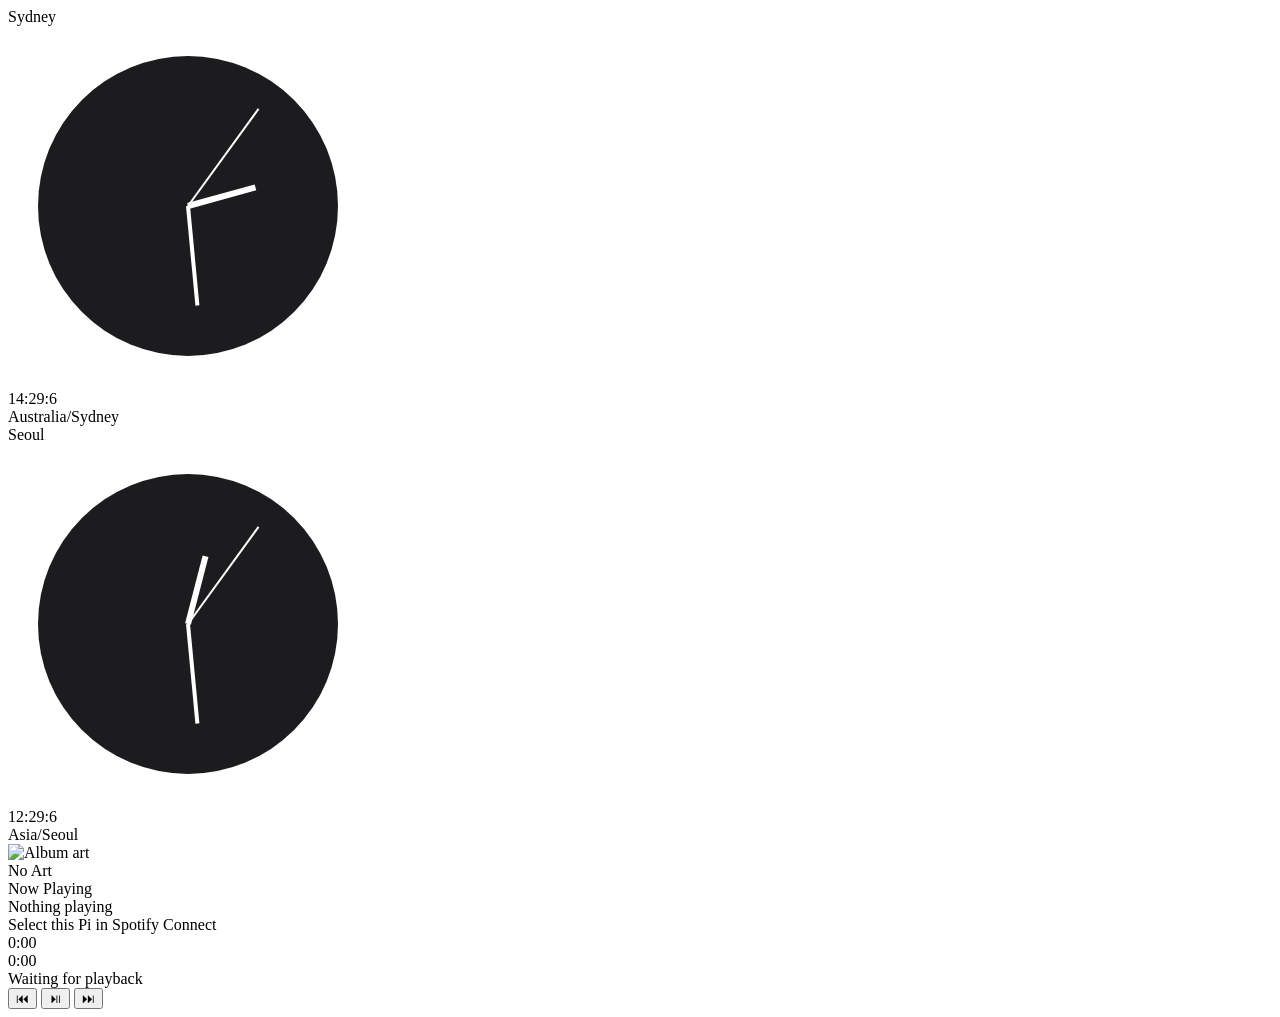
==== index.html @ 3cbcd375 "d" ====
<!-- index.html -->
<!DOCTYPE html>
<html lang="en">
<head>
  <meta charset="UTF-8" />
  <meta name="viewport" content="width=device-width, initial-scale=1.0" />
  <title>World Clock Kiosk</title>
  <link rel="stylesheet" href="css/style.css">
</head>
<body>
  <div class="app">
    <section class="clocks">
      <div class="clock-card">
        <div class="city">Sydney</div>
        <div class="clock-wrap"><canvas id="clock-sydney" width="360" height="360"></canvas></div>
        <div class="digital" id="digital-sydney">--:--:--</div>
        <div class="sub">Australia/Sydney</div>
      </div>

      <div class="clock-card">
        <div class="city">Seoul</div>
        <div class="clock-wrap"><canvas id="clock-seoul" width="360" height="360"></canvas></div>
        <div class="digital" id="digital-seoul">--:--:--</div>
        <div class="sub">Asia/Seoul</div>
      </div>
    </section>

    <section class="now-playing" id="nowPlaying">
      <div class="art">
        <img id="albumArt" alt="Album art" />
        <div class="art-placeholder" id="artPlaceholder">No Art</div>
      </div>

      <div class="np-main">
        <div class="np-label">Now Playing</div>
        <div class="track" id="trackName">Nothing playing</div>
        <div class="artist" id="artistName">Select this Pi in Spotify Connect</div>

        <div class="progress-wrap">
          <div class="timecode" id="elapsed">0:00</div>
          <div class="progress"><div class="progress-bar" id="progressBar"></div></div>
          <div class="timecode" id="duration">0:00</div>
        </div>

        <div class="meta">
          <div class="status" id="playbackStatus">Waiting for playback</div>
          <div class="controls">
            <button class="control-btn" id="prevBtn">⏮</button>
            <button class="control-btn primary" id="playPauseBtn">⏯</button>
            <button class="control-btn" id="nextBtn">⏭</button>
          </div>
        </div>
      </div>
    </section>
  </div>

  <script src="js/app.js"></script>
</body>
</html>
---- css/style.css ----
style
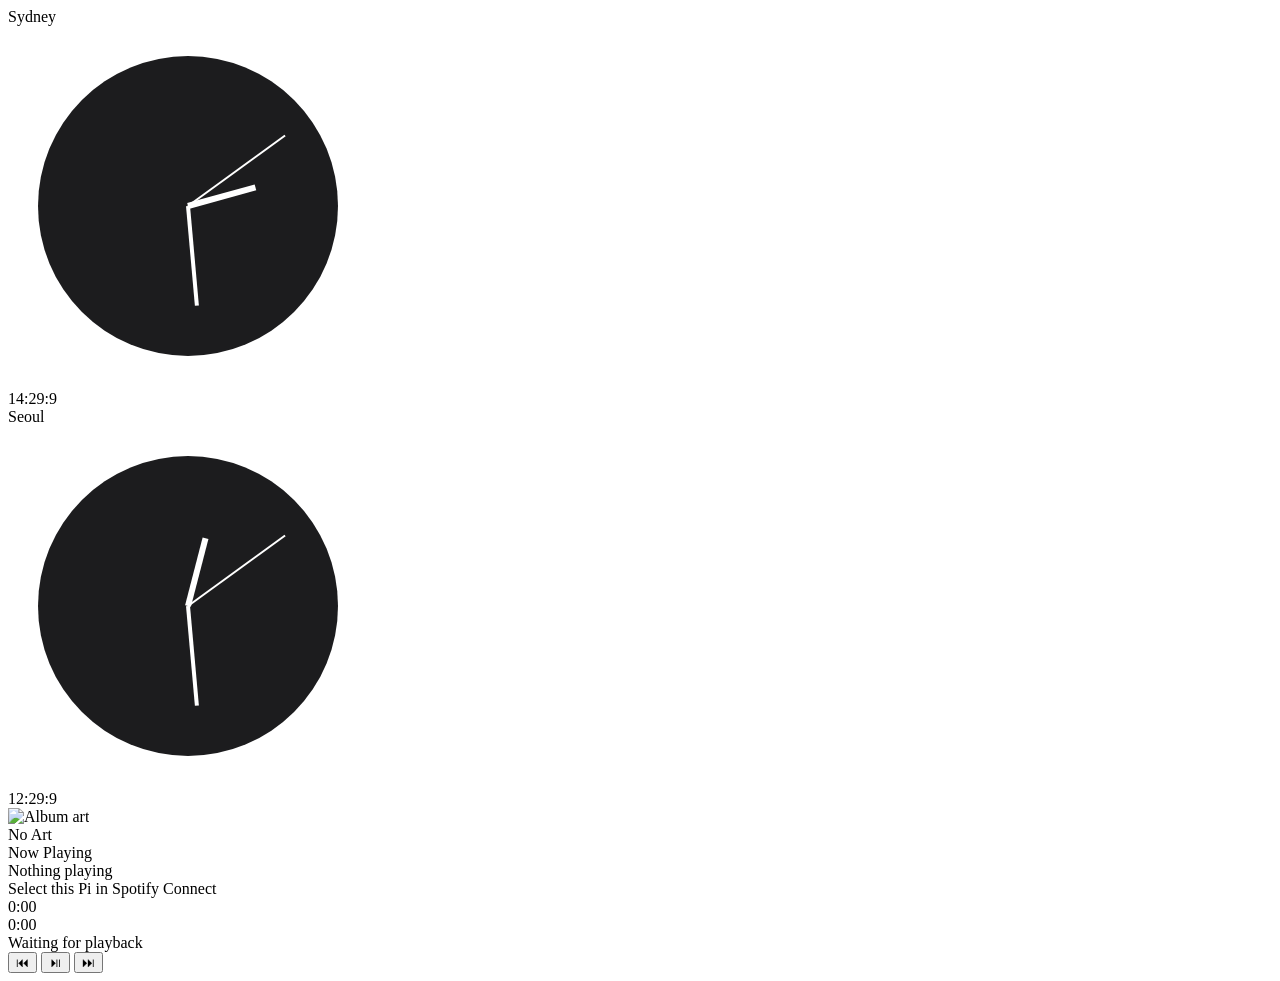
==== commit d7914da0: "Update index.html" ====
--- a/index.html
+++ b/index.html
@@ -14,14 +14,12 @@
         <div class="city">Sydney</div>
         <div class="clock-wrap"><canvas id="clock-sydney" width="360" height="360"></canvas></div>
         <div class="digital" id="digital-sydney">--:--:--</div>
-        <div class="sub">Australia/Sydney</div>
       </div>
 
       <div class="clock-card">
         <div class="city">Seoul</div>
         <div class="clock-wrap"><canvas id="clock-seoul" width="360" height="360"></canvas></div>
         <div class="digital" id="digital-seoul">--:--:--</div>
-        <div class="sub">Asia/Seoul</div>
       </div>
     </section>
 
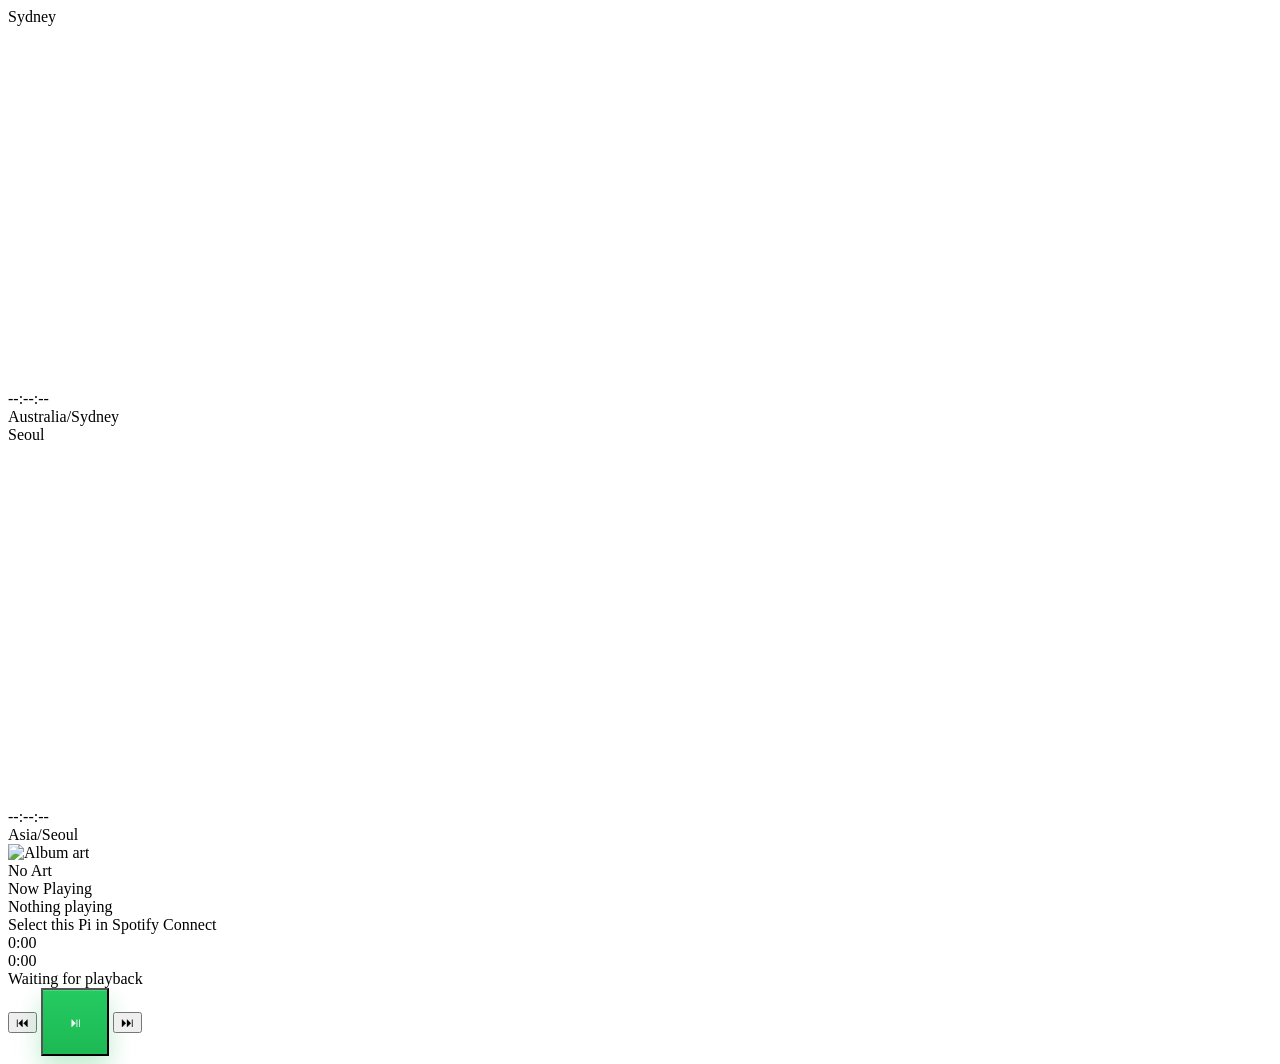
==== commit 50bf4b60: "g" ====
--- a/index.html
+++ b/index.html
@@ -14,12 +14,14 @@
         <div class="city">Sydney</div>
         <div class="clock-wrap"><canvas id="clock-sydney" width="360" height="360"></canvas></div>
         <div class="digital" id="digital-sydney">--:--:--</div>
+        <div class="sub">Australia/Sydney</div>
       </div>
 
       <div class="clock-card">
         <div class="city">Seoul</div>
         <div class="clock-wrap"><canvas id="clock-seoul" width="360" height="360"></canvas></div>
         <div class="digital" id="digital-seoul">--:--:--</div>
+        <div class="sub">Asia/Seoul</div>
       </div>
     </section>
 
--- a/css/style.css
+++ b/css/style.css
@@ -1 +1,59 @@
-style+/* css/style.css */
+  background: var(--control-active);
+  transform: translateY(-1px);
+}
+
+.control-btn:active {
+  transform: scale(0.97);
+}
+
+.control-btn.primary {
+  width: 68px;
+  height: 68px;
+  background: linear-gradient(180deg, #24cb61 0%, #1db954 100%);
+  color: #fff;
+  box-shadow: 0 12px 24px rgba(29,185,84,0.28), inset 0 1px 0 rgba(255,255,255,0.18);
+}
+
+@keyframes riseIn {
+  to {
+    opacity: 1;
+    transform: translateY(0) scale(1);
+  }
+}
+
+@keyframes sheen {
+  from {
+    transform: translateX(-100%);
+  }
+  to {
+    transform: translateX(100%);
+  }
+}
+
+@media (max-height: 760px) {
+  .app-shell {
+    gap: 22px;
+    padding-top: 20px;
+    padding-bottom: 22px;
+  }
+
+  .clock-wrap {
+    width: min(31vw, 300px);
+    height: min(31vw, 300px);
+  }
+
+  .now-playing {
+    padding: 20px 24px;
+  }
+}
+
+@media (prefers-reduced-motion: reduce) {
+  .clock-card,
+  .now-playing,
+  .control-btn,
+  .progress-sheen {
+    animation: none;
+    transition: none;
+  }
+}
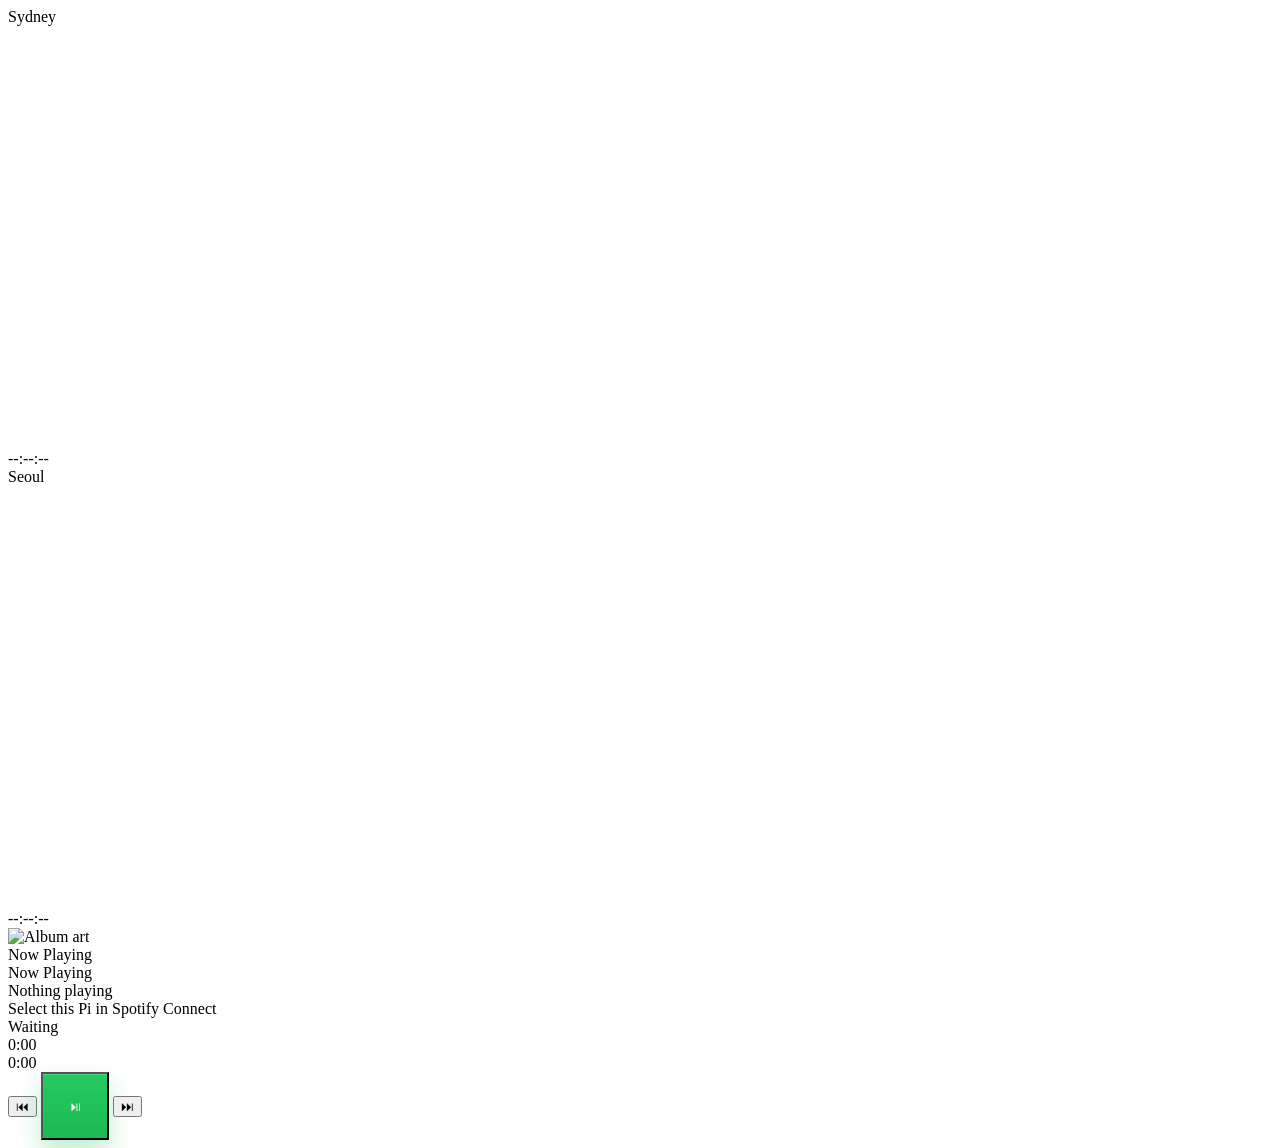
==== commit b6fb66b1: "Update index.html" ====
--- a/index.html
+++ b/index.html
@@ -5,55 +5,69 @@
   <meta charset="UTF-8" />
   <meta name="viewport" content="width=device-width, initial-scale=1.0" />
   <title>World Clock Kiosk</title>
+  <link rel="preconnect" href="https://fonts.googleapis.com">
+  <link rel="preconnect" href="https://fonts.gstatic.com" crossorigin>
+  <link href="https://fonts.googleapis.com/css2?family=Inter:wght@400;500;600;700&display=swap" rel="stylesheet">
   <link rel="stylesheet" href="css/style.css">
 </head>
 <body>
-  <div class="app">
-    <section class="clocks">
-      <div class="clock-card">
+  <main class="app-shell">
+    <section class="clock-stage" aria-label="World clocks">
+      <article class="clock-card">
         <div class="city">Sydney</div>
-        <div class="clock-wrap"><canvas id="clock-sydney" width="360" height="360"></canvas></div>
+        <div class="clock-wrap">
+          <canvas id="clock-sydney" width="420" height="420"></canvas>
+        </div>
         <div class="digital" id="digital-sydney">--:--:--</div>
-        <div class="sub">Australia/Sydney</div>
-      </div>
+      </article>
 
-      <div class="clock-card">
+      <article class="clock-card">
         <div class="city">Seoul</div>
-        <div class="clock-wrap"><canvas id="clock-seoul" width="360" height="360"></canvas></div>
+        <div class="clock-wrap">
+          <canvas id="clock-seoul" width="420" height="420"></canvas>
+        </div>
         <div class="digital" id="digital-seoul">--:--:--</div>
-        <div class="sub">Asia/Seoul</div>
-      </div>
+      </article>
     </section>
 
-    <section class="now-playing" id="nowPlaying">
-      <div class="art">
-        <img id="albumArt" alt="Album art" />
-        <div class="art-placeholder" id="artPlaceholder">No Art</div>
+    <section class="now-playing" id="nowPlaying" aria-label="Now playing">
+      <div class="art-shell">
+        <div class="art-glow"></div>
+        <div class="art">
+          <img id="albumArt" alt="Album art" />
+          <div class="art-placeholder" id="artPlaceholder">
+            <span class="art-note">Now Playing</span>
+          </div>
+        </div>
       </div>
 
       <div class="np-main">
-        <div class="np-label">Now Playing</div>
-        <div class="track" id="trackName">Nothing playing</div>
-        <div class="artist" id="artistName">Select this Pi in Spotify Connect</div>
+        <div class="np-kicker">Now Playing</div>
+        <div class="track-row">
+          <div class="track-block">
+            <div class="track" id="trackName">Nothing playing</div>
+            <div class="artist" id="artistName">Select this Pi in Spotify Connect</div>
+          </div>
+          <div class="status-pill" id="playbackStatus">Waiting</div>
+        </div>
 
         <div class="progress-wrap">
           <div class="timecode" id="elapsed">0:00</div>
-          <div class="progress"><div class="progress-bar" id="progressBar"></div></div>
+          <div class="progress">
+            <div class="progress-bar" id="progressBar"></div>
+            <div class="progress-sheen"></div>
+          </div>
           <div class="timecode" id="duration">0:00</div>
         </div>
 
-        <div class="meta">
-          <div class="status" id="playbackStatus">Waiting for playback</div>
-          <div class="controls">
-            <button class="control-btn" id="prevBtn">⏮</button>
-            <button class="control-btn primary" id="playPauseBtn">⏯</button>
-            <button class="control-btn" id="nextBtn">⏭</button>
-          </div>
+        <div class="controls">
+          <button class="control-btn" id="prevBtn" aria-label="Previous">⏮</button>
+          <button class="control-btn primary" id="playPauseBtn" aria-label="Play or pause">⏯</button>
+          <button class="control-btn" id="nextBtn" aria-label="Next">⏭</button>
         </div>
       </div>
     </section>
-  </div>
+  </main>
 
   <script src="js/app.js"></script>
-</body>
 </html>
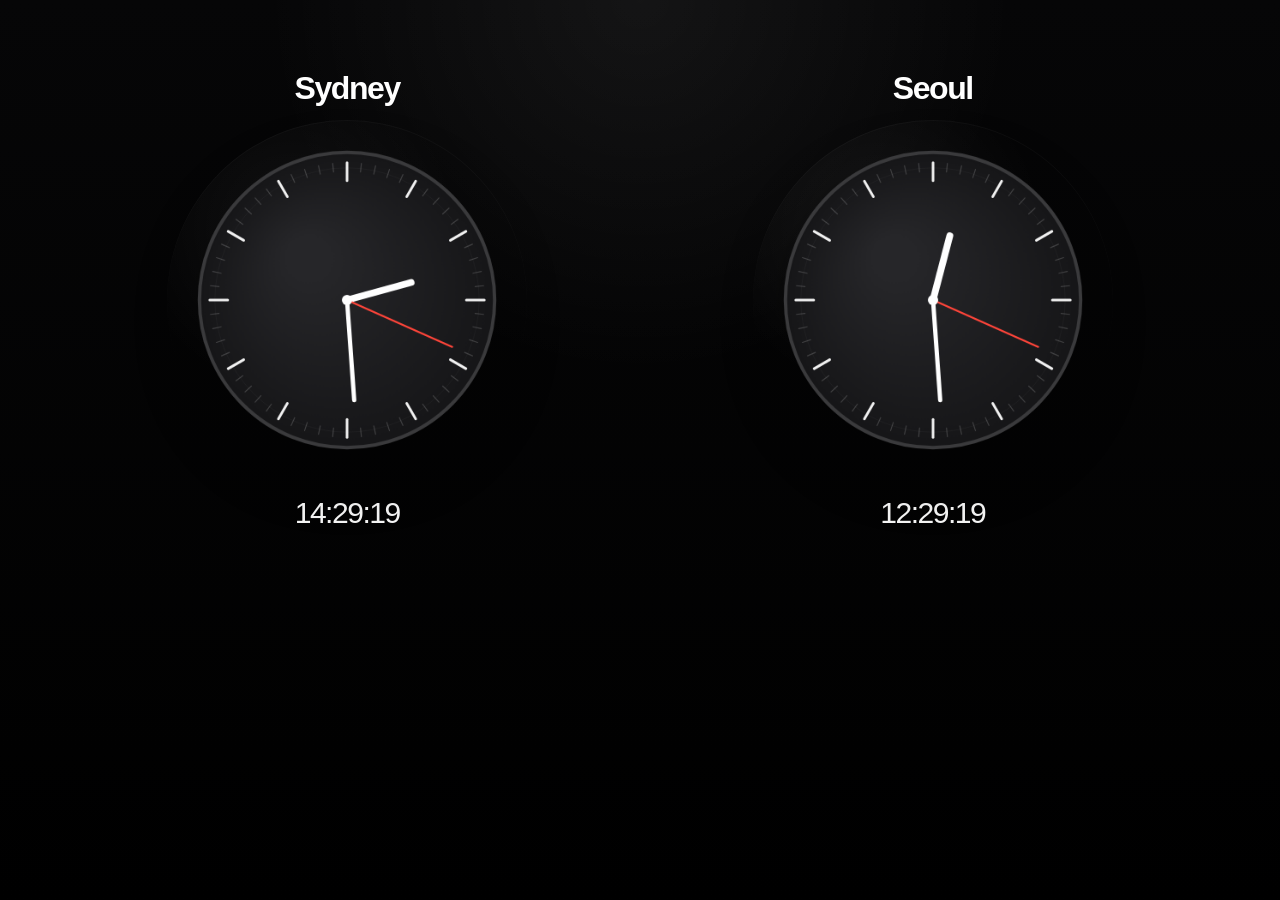
==== commit 08ece529: "d" ====
--- a/index.html
+++ b/index.html
@@ -1,4 +1,3 @@
-<!-- index.html -->
 <!DOCTYPE html>
 <html lang="en">
 <head>
@@ -70,4 +69,5 @@
   </main>
 
   <script src="js/app.js"></script>
+</body>
 </html>
--- a/css/style.css
+++ b/css/style.css
@@ -1,4 +1,325 @@
-/* css/style.css */
+:root {
+  --bg: #000000;
+  --bg-soft: #0c0c0e;
+  --card: rgba(28, 28, 30, 0.88);
+  --card-strong: rgba(22, 22, 24, 0.96);
+  --ring: #3a3a3c;
+  --ring-soft: rgba(255, 255, 255, 0.06);
+  --text: #ffffff;
+  --muted: #8e8e93;
+  --muted-2: #a1a1aa;
+  --accent: #1db954;
+  --accent-soft: rgba(29, 185, 84, 0.18);
+  --control: rgba(255, 255, 255, 0.08);
+  --control-active: rgba(255, 255, 255, 0.14);
+  --shadow-lg: 0 30px 80px rgba(0, 0, 0, 0.45);
+  --shadow-md: 0 18px 40px rgba(0, 0, 0, 0.32);
+}
+
+* {
+  box-sizing: border-box;
+}
+
+html,
+body {
+  margin: 0;
+  width: 100%;
+  height: 100%;
+  overflow: hidden;
+  background:
+    radial-gradient(circle at top, rgba(255,255,255,0.06), transparent 34%),
+    linear-gradient(180deg, #060607 0%, #000000 100%);
+  color: var(--text);
+  font-family: "Inter", -apple-system, BlinkMacSystemFont, "SF Pro Display", "Segoe UI", sans-serif;
+  user-select: none;
+  -webkit-font-smoothing: antialiased;
+  text-rendering: optimizeLegibility;
+}
+
+body {
+  display: flex;
+  align-items: stretch;
+  justify-content: stretch;
+}
+
+button {
+  font: inherit;
+}
+
+.app-shell {
+  width: 100vw;
+  height: 100vh;
+  display: flex;
+  flex-direction: column;
+  align-items: center;
+  justify-content: center;
+  gap: 3.6vh;
+  padding: 3.6vh 4vw 4.5vh;
+}
+
+.clock-stage {
+  width: min(1120px, 100%);
+  display: flex;
+  flex-direction: row;
+  flex-wrap: nowrap;
+  justify-content: center;
+  align-items: flex-start;
+  gap: clamp(28px, 4vw, 72px);
+}
+
+.clock-card {
+  flex: 1 1 0;
+  min-width: 0;
+  display: flex;
+  flex-direction: column;
+  align-items: center;
+  gap: 16px;
+  opacity: 0;
+  transform: translateY(18px) scale(0.985);
+  animation: riseIn 800ms cubic-bezier(.2,.8,.2,1) forwards;
+}
+
+.clock-card:nth-child(2) {
+  animation-delay: 90ms;
+}
+
+.city {
+  font-size: clamp(26px, 2.5vw, 38px);
+  font-weight: 600;
+  line-height: 1;
+  letter-spacing: -0.045em;
+}
+
+.clock-wrap {
+  width: min(35vw, 360px);
+  height: min(35vw, 360px);
+  min-width: 240px;
+  min-height: 240px;
+  border-radius: 50%;
+  display: grid;
+  place-items: center;
+  background: radial-gradient(circle at 35% 30%, rgba(255,255,255,0.055), transparent 48%);
+  box-shadow: inset 0 1px 0 rgba(255,255,255,0.03);
+}
+
+canvas {
+  width: 100%;
+  height: 100%;
+  display: block;
+  filter: drop-shadow(0 22px 30px rgba(0, 0, 0, 0.28));
+}
+
+.digital {
+  font-size: clamp(28px, 2.35vw, 40px);
+  font-weight: 500;
+  letter-spacing: -0.05em;
+  font-variant-numeric: tabular-nums;
+  color: rgba(255,255,255,0.96);
+}
+
+.now-playing {
+  width: min(980px, 100%);
+  display: grid;
+  grid-template-columns: 132px 1fr;
+  gap: 24px;
+  align-items: center;
+  padding: 24px 28px;
+  border-radius: 32px;
+  background:
+    linear-gradient(180deg, rgba(30,30,33,0.95) 0%, rgba(17,17,19,0.95) 100%);
+  border: 1px solid rgba(255,255,255,0.065);
+  box-shadow: var(--shadow-lg), inset 0 1px 0 rgba(255,255,255,0.04);
+  backdrop-filter: blur(22px);
+  opacity: 0;
+  transform: translateY(16px) scale(0.985);
+  pointer-events: none;
+  transition:
+    opacity 340ms cubic-bezier(.2,.8,.2,1),
+    transform 340ms cubic-bezier(.2,.8,.2,1),
+    visibility 340ms;
+  visibility: hidden;
+}
+
+.now-playing.active {
+  opacity: 1;
+  transform: translateY(0) scale(1);
+  pointer-events: auto;
+  visibility: visible;
+}
+
+.art-shell {
+  position: relative;
+  width: 132px;
+  height: 132px;
+}
+
+.art-glow {
+  position: absolute;
+  inset: 14px;
+  border-radius: 28px;
+  background: radial-gradient(circle, rgba(29,185,84,0.24), transparent 68%);
+  filter: blur(18px);
+  opacity: 0.8;
+}
+
+.art {
+  position: relative;
+  width: 132px;
+  height: 132px;
+  border-radius: 26px;
+  overflow: hidden;
+  background: linear-gradient(180deg, #252529 0%, #151517 100%);
+  box-shadow: var(--shadow-md), inset 0 1px 0 rgba(255,255,255,0.05);
+  display: grid;
+  place-items: center;
+}
+
+.art img {
+  width: 100%;
+  height: 100%;
+  object-fit: cover;
+  display: none;
+}
+
+.art-placeholder {
+  width: 100%;
+  height: 100%;
+  display: grid;
+  place-items: center;
+  color: var(--muted);
+  background:
+    radial-gradient(circle at 35% 30%, rgba(255,255,255,0.05), transparent 44%),
+    linear-gradient(180deg, rgba(255,255,255,0.02), rgba(255,255,255,0.01));
+}
+
+.art-note {
+  font-size: 12px;
+  font-weight: 700;
+  letter-spacing: 0.12em;
+  text-transform: uppercase;
+}
+
+.np-main {
+  min-width: 0;
+  display: flex;
+  flex-direction: column;
+  gap: 16px;
+}
+
+.np-kicker {
+  font-size: 12px;
+  font-weight: 700;
+  text-transform: uppercase;
+  letter-spacing: 0.12em;
+  color: var(--muted);
+}
+
+.track-row {
+  display: flex;
+  justify-content: space-between;
+  gap: 16px;
+  align-items: flex-start;
+}
+
+.track-block {
+  min-width: 0;
+  flex: 1 1 auto;
+}
+
+.track {
+  font-size: clamp(28px, 2.5vw, 40px);
+  font-weight: 650;
+  letter-spacing: -0.055em;
+  line-height: 1.05;
+  white-space: nowrap;
+  overflow: hidden;
+  text-overflow: ellipsis;
+}
+
+.artist {
+  margin-top: 6px;
+  font-size: clamp(17px, 1.45vw, 22px);
+  font-weight: 500;
+  color: var(--muted-2);
+  white-space: nowrap;
+  overflow: hidden;
+  text-overflow: ellipsis;
+}
+
+.status-pill {
+  flex: 0 0 auto;
+  padding: 10px 14px;
+  border-radius: 999px;
+  background: rgba(255,255,255,0.06);
+  color: var(--muted-2);
+  font-size: 13px;
+  font-weight: 600;
+  letter-spacing: 0.01em;
+}
+
+.progress-wrap {
+  display: flex;
+  align-items: center;
+  gap: 12px;
+}
+
+.timecode {
+  width: 44px;
+  flex: 0 0 auto;
+  text-align: center;
+  font-size: 14px;
+  font-weight: 500;
+  color: var(--muted);
+  font-variant-numeric: tabular-nums;
+}
+
+.progress {
+  position: relative;
+  flex: 1;
+  height: 7px;
+  overflow: hidden;
+  border-radius: 999px;
+  background: rgba(255,255,255,0.1);
+}
+
+.progress-bar {
+  position: absolute;
+  inset: 0 auto 0 0;
+  width: 0%;
+  border-radius: inherit;
+  background: linear-gradient(90deg, rgba(255,255,255,0.92), rgba(255,255,255,1));
+}
+
+.progress-sheen {
+  position: absolute;
+  inset: 0;
+  background: linear-gradient(90deg, transparent, rgba(255,255,255,0.12), transparent);
+  animation: sheen 2.8s linear infinite;
+}
+
+.controls {
+  display: flex;
+  align-items: center;
+  justify-content: center;
+  gap: 14px;
+}
+
+.control-btn {
+  width: 60px;
+  height: 60px;
+  border: 0;
+  border-radius: 999px;
+  display: grid;
+  place-items: center;
+  background: var(--control);
+  color: var(--text);
+  font-size: 22px;
+  cursor: pointer;
+  box-shadow: inset 0 1px 0 rgba(255,255,255,0.03);
+  transition: transform 140ms ease, background 140ms ease, box-shadow 140ms ease;
+}
+
+.control-btn:hover {
   background: var(--control-active);
   transform: translateY(-1px);
 }
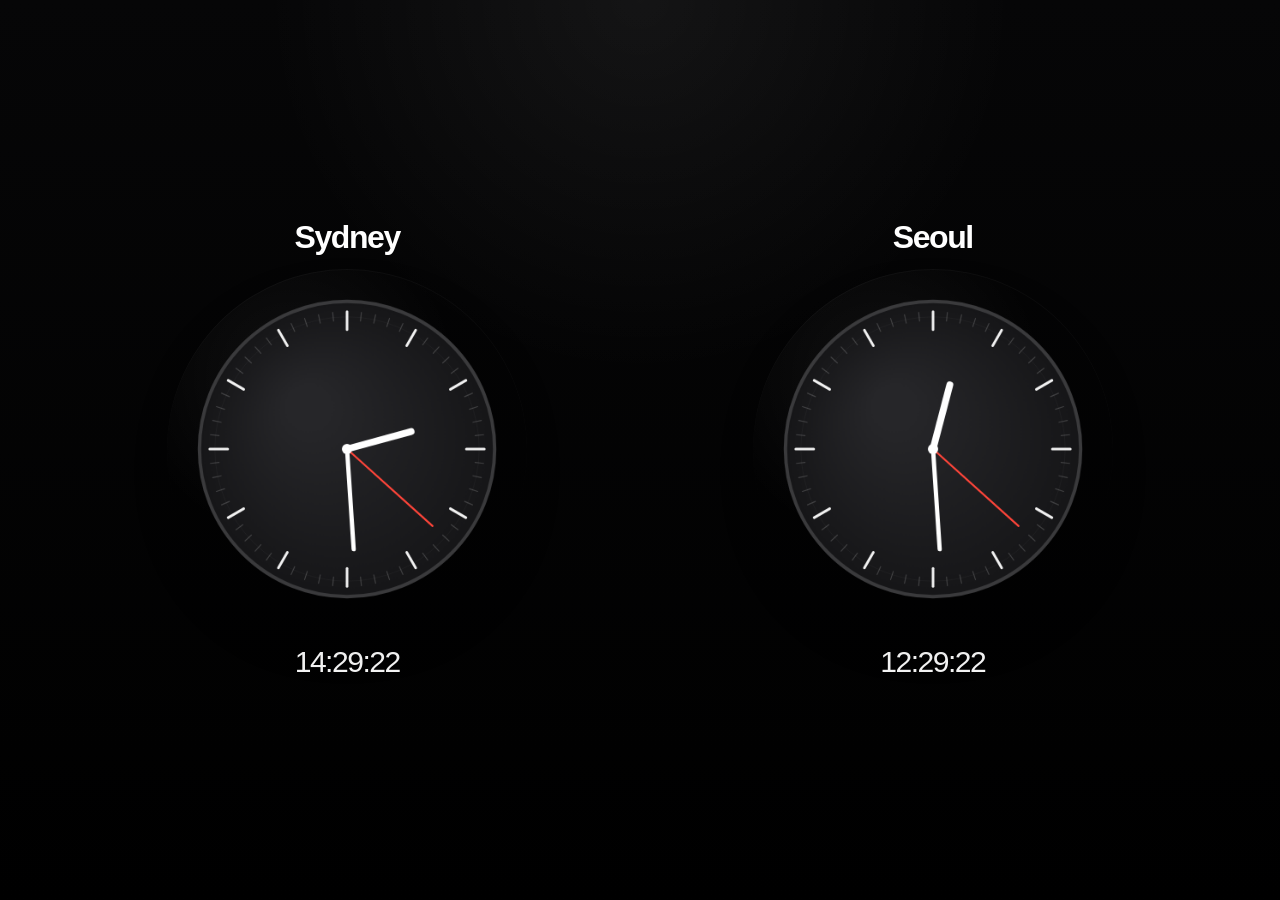
==== commit 2d8fff6a: "aa" ====
--- a/index.html
+++ b/index.html
@@ -30,42 +30,32 @@
     </section>
 
     <section class="now-playing" id="nowPlaying" aria-label="Now playing">
-      <div class="art-shell">
-        <div class="art-glow"></div>
-        <div class="art">
-          <img id="albumArt" alt="Album art" />
-          <div class="art-placeholder" id="artPlaceholder">
-            <span class="art-note">Now Playing</span>
-          </div>
-        </div>
-      </div>
+		<div class="terminal-bar">
+			<span class="term-prefix">y@clockpi</span>
+			<span class="term-sep">:</span>
+			<span class="term-path">~/music</span>
+			<span class="term-prompt">$</span>
+			<span class="term-command" id="nowPlayingLine">spotifyctl --status</span>
+		</div>
 
-      <div class="np-main">
-        <div class="np-kicker">Now Playing</div>
-        <div class="track-row">
-          <div class="track-block">
-            <div class="track" id="trackName">Nothing playing</div>
-            <div class="artist" id="artistName">Select this Pi in Spotify Connect</div>
-          </div>
-          <div class="status-pill" id="playbackStatus">Waiting</div>
-        </div>
+		<div class="terminal-output" id="terminalOutput">
+			<span class="np-icon" id="npIcon"></span>
+			<span class="np-track" id="trackName">Nothing playing</span>
+			<span class="np-dash">—</span>
+			<span class="np-artist" id="artistName">Select this Pi in Spotify Connect</span>
+			<span class="np-time" id="elapsed">0:00</span>
+			<span class="np-bracket">[</span>
+			<span class="np-bar" id="textProgressBar">░░░░░░░░░░</span>
+			<span class="np-bracket">]</span>
+			<span class="np-time" id="duration">0:00</span>
+		</div>
 
-        <div class="progress-wrap">
-          <div class="timecode" id="elapsed">0:00</div>
-          <div class="progress">
-            <div class="progress-bar" id="progressBar"></div>
-            <div class="progress-sheen"></div>
-          </div>
-          <div class="timecode" id="duration">0:00</div>
-        </div>
-
-        <div class="controls">
-          <button class="control-btn" id="prevBtn" aria-label="Previous">⏮</button>
-          <button class="control-btn primary" id="playPauseBtn" aria-label="Play or pause">⏯</button>
-          <button class="control-btn" id="nextBtn" aria-label="Next">⏭</button>
-        </div>
-      </div>
-    </section>
+		<div class="terminal-controls">
+			<button class="term-btn" id="prevBtn" aria-label="Previous">prev</button>
+			<button class="term-btn primary" id="playPauseBtn" aria-label="Play or pause">play</button>
+			<button class="term-btn" id="nextBtn" aria-label="Next">next</button>
+		</div>
+	</section>
   </main>
 
   <script src="js/app.js"></script>
--- a/css/style.css
+++ b/css/style.css
@@ -1,19 +1,13 @@
 :root {
   --bg: #000000;
-  --bg-soft: #0c0c0e;
-  --card: rgba(28, 28, 30, 0.88);
-  --card-strong: rgba(22, 22, 24, 0.96);
-  --ring: #3a3a3c;
-  --ring-soft: rgba(255, 255, 255, 0.06);
   --text: #ffffff;
   --muted: #8e8e93;
   --muted-2: #a1a1aa;
-  --accent: #1db954;
-  --accent-soft: rgba(29, 185, 84, 0.18);
-  --control: rgba(255, 255, 255, 0.08);
-  --control-active: rgba(255, 255, 255, 0.14);
-  --shadow-lg: 0 30px 80px rgba(0, 0, 0, 0.45);
-  --shadow-md: 0 18px 40px rgba(0, 0, 0, 0.32);
+  --accent: #22c55e;
+  --ring: #3a3a3c;
+  --terminal-bg: rgba(10, 10, 12, 0.92);
+  --terminal-border: rgba(255, 255, 255, 0.08);
+  --terminal-shadow: 0 16px 36px rgba(0, 0, 0, 0.42);
 }
 
 * {
@@ -27,7 +21,7 @@
   height: 100%;
   overflow: hidden;
   background:
-    radial-gradient(circle at top, rgba(255,255,255,0.06), transparent 34%),
+    radial-gradient(circle at top, rgba(255, 255, 255, 0.06), transparent 34%),
     linear-gradient(180deg, #060607 0%, #000000 100%);
   color: var(--text);
   font-family: "Inter", -apple-system, BlinkMacSystemFont, "SF Pro Display", "Segoe UI", sans-serif;
@@ -53,8 +47,7 @@
   flex-direction: column;
   align-items: center;
   justify-content: center;
-  gap: 3.6vh;
-  padding: 3.6vh 4vw 4.5vh;
+  padding: 3vh 4vw;
 }
 
 .clock-stage {
@@ -98,8 +91,8 @@
   border-radius: 50%;
   display: grid;
   place-items: center;
-  background: radial-gradient(circle at 35% 30%, rgba(255,255,255,0.055), transparent 48%);
-  box-shadow: inset 0 1px 0 rgba(255,255,255,0.03);
+  background: radial-gradient(circle at 35% 30%, rgba(255, 255, 255, 0.055), transparent 48%);
+  box-shadow: inset 0 1px 0 rgba(255, 255, 255, 0.03);
 }
 
 canvas {
@@ -114,226 +107,149 @@
   font-weight: 500;
   letter-spacing: -0.05em;
   font-variant-numeric: tabular-nums;
-  color: rgba(255,255,255,0.96);
+  color: rgba(255, 255, 255, 0.96);
 }
 
 .now-playing {
-  width: min(980px, 100%);
-  display: grid;
-  grid-template-columns: 132px 1fr;
-  gap: 24px;
-  align-items: center;
-  padding: 24px 28px;
-  border-radius: 32px;
-  background:
-    linear-gradient(180deg, rgba(30,30,33,0.95) 0%, rgba(17,17,19,0.95) 100%);
-  border: 1px solid rgba(255,255,255,0.065);
-  box-shadow: var(--shadow-lg), inset 0 1px 0 rgba(255,255,255,0.04);
-  backdrop-filter: blur(22px);
+  position: fixed;
+  left: 50%;
+  bottom: 28px;
+  transform: translateX(-50%) translateY(12px);
+  width: min(980px, calc(100vw - 32px));
+  padding: 14px 18px 12px;
+  border-radius: 16px;
+  background: var(--terminal-bg);
+  border: 1px solid var(--terminal-border);
+  box-shadow: var(--terminal-shadow);
+  backdrop-filter: blur(18px);
   opacity: 0;
-  transform: translateY(16px) scale(0.985);
   pointer-events: none;
+  visibility: hidden;
   transition:
-    opacity 340ms cubic-bezier(.2,.8,.2,1),
-    transform 340ms cubic-bezier(.2,.8,.2,1),
-    visibility 340ms;
-  visibility: hidden;
+    opacity 220ms ease,
+    transform 220ms ease,
+    visibility 220ms;
+  font-family: "SFMono-Regular", "JetBrains Mono", "Fira Code", "Cascadia Code", monospace;
 }
 
 .now-playing.active {
   opacity: 1;
-  transform: translateY(0) scale(1);
+  visibility: visible;
   pointer-events: auto;
-  visibility: visible;
-}
-
-.art-shell {
-  position: relative;
-  width: 132px;
-  height: 132px;
-}
-
-.art-glow {
-  position: absolute;
-  inset: 14px;
-  border-radius: 28px;
-  background: radial-gradient(circle, rgba(29,185,84,0.24), transparent 68%);
-  filter: blur(18px);
-  opacity: 0.8;
-}
-
-.art {
-  position: relative;
-  width: 132px;
-  height: 132px;
-  border-radius: 26px;
-  overflow: hidden;
-  background: linear-gradient(180deg, #252529 0%, #151517 100%);
-  box-shadow: var(--shadow-md), inset 0 1px 0 rgba(255,255,255,0.05);
-  display: grid;
-  place-items: center;
-}
-
-.art img {
-  width: 100%;
-  height: 100%;
-  object-fit: cover;
-  display: none;
-}
-
-.art-placeholder {
-  width: 100%;
-  height: 100%;
-  display: grid;
-  place-items: center;
+  transform: translateX(-50%) translateY(0);
+}
+
+.terminal-bar {
+  display: flex;
+  align-items: center;
+  gap: 6px;
+  min-width: 0;
+  margin-bottom: 8px;
+  font-size: 13px;
   color: var(--muted);
-  background:
-    radial-gradient(circle at 35% 30%, rgba(255,255,255,0.05), transparent 44%),
-    linear-gradient(180deg, rgba(255,255,255,0.02), rgba(255,255,255,0.01));
-}
-
-.art-note {
-  font-size: 12px;
-  font-weight: 700;
-  letter-spacing: 0.12em;
-  text-transform: uppercase;
-}
-
-.np-main {
+  white-space: nowrap;
+  overflow: hidden;
+}
+
+.term-prefix {
+  color: #7dd3fc;
+}
+
+.term-sep,
+.term-prompt {
+  color: #c084fc;
+}
+
+.term-path {
+  color: #86efac;
+}
+
+.term-command {
+  color: #e5e7eb;
+  overflow: hidden;
+  text-overflow: ellipsis;
+}
+
+.terminal-output {
+  display: flex;
+  align-items: center;
+  gap: 10px;
   min-width: 0;
-  display: flex;
-  flex-direction: column;
-  gap: 16px;
-}
-
-.np-kicker {
-  font-size: 12px;
-  font-weight: 700;
-  text-transform: uppercase;
-  letter-spacing: 0.12em;
+  font-size: 15px;
+  line-height: 1.4;
+  color: #f3f4f6;
+  white-space: nowrap;
+  overflow: hidden;
+}
+
+.np-icon {
+  color: var(--accent);
+  flex: 0 0 auto;
+}
+
+.np-track {
+  font-weight: 600;
+  overflow: hidden;
+  text-overflow: ellipsis;
+}
+
+.np-dash {
   color: var(--muted);
-}
-
-.track-row {
-  display: flex;
-  justify-content: space-between;
-  gap: 16px;
-  align-items: flex-start;
-}
-
-.track-block {
-  min-width: 0;
-  flex: 1 1 auto;
-}
-
-.track {
-  font-size: clamp(28px, 2.5vw, 40px);
-  font-weight: 650;
-  letter-spacing: -0.055em;
-  line-height: 1.05;
-  white-space: nowrap;
+  flex: 0 0 auto;
+}
+
+.np-artist {
+  color: #cbd5e1;
   overflow: hidden;
   text-overflow: ellipsis;
 }
 
-.artist {
-  margin-top: 6px;
-  font-size: clamp(17px, 1.45vw, 22px);
-  font-weight: 500;
-  color: var(--muted-2);
-  white-space: nowrap;
-  overflow: hidden;
-  text-overflow: ellipsis;
-}
-
-.status-pill {
-  flex: 0 0 auto;
-  padding: 10px 14px;
-  border-radius: 999px;
-  background: rgba(255,255,255,0.06);
-  color: var(--muted-2);
-  font-size: 13px;
-  font-weight: 600;
-  letter-spacing: 0.01em;
-}
-
-.progress-wrap {
-  display: flex;
-  align-items: center;
-  gap: 12px;
-}
-
-.timecode {
-  width: 44px;
-  flex: 0 0 auto;
-  text-align: center;
-  font-size: 14px;
-  font-weight: 500;
+.np-time,
+.np-bracket {
   color: var(--muted);
-  font-variant-numeric: tabular-nums;
-}
-
-.progress {
-  position: relative;
-  flex: 1;
-  height: 7px;
-  overflow: hidden;
-  border-radius: 999px;
-  background: rgba(255,255,255,0.1);
-}
-
-.progress-bar {
-  position: absolute;
-  inset: 0 auto 0 0;
-  width: 0%;
-  border-radius: inherit;
-  background: linear-gradient(90deg, rgba(255,255,255,0.92), rgba(255,255,255,1));
-}
-
-.progress-sheen {
-  position: absolute;
-  inset: 0;
-  background: linear-gradient(90deg, transparent, rgba(255,255,255,0.12), transparent);
-  animation: sheen 2.8s linear infinite;
-}
-
-.controls {
-  display: flex;
-  align-items: center;
-  justify-content: center;
-  gap: 14px;
-}
-
-.control-btn {
-  width: 60px;
-  height: 60px;
+  flex: 0 0 auto;
+}
+
+.np-bar {
+  color: var(--accent);
+  letter-spacing: 0.04em;
+  flex: 0 0 auto;
+}
+
+.terminal-controls {
+  display: flex;
+  gap: 8px;
+  margin-top: 10px;
+}
+
+.term-btn {
   border: 0;
   border-radius: 999px;
-  display: grid;
-  place-items: center;
-  background: var(--control);
-  color: var(--text);
-  font-size: 22px;
+  padding: 6px 12px;
+  background: rgba(255, 255, 255, 0.08);
+  color: #e5e7eb;
+  font-family: inherit;
+  font-size: 12px;
   cursor: pointer;
-  box-shadow: inset 0 1px 0 rgba(255,255,255,0.03);
-  transition: transform 140ms ease, background 140ms ease, box-shadow 140ms ease;
-}
-
-.control-btn:hover {
-  background: var(--control-active);
+  transition: background 140ms ease, transform 140ms ease;
+}
+
+.term-btn:hover {
+  background: rgba(255, 255, 255, 0.14);
   transform: translateY(-1px);
 }
 
-.control-btn:active {
-  transform: scale(0.97);
-}
-
-.control-btn.primary {
-  width: 68px;
-  height: 68px;
-  background: linear-gradient(180deg, #24cb61 0%, #1db954 100%);
-  color: #fff;
-  box-shadow: 0 12px 24px rgba(29,185,84,0.28), inset 0 1px 0 rgba(255,255,255,0.18);
+.term-btn:active {
+  transform: scale(0.98);
+}
+
+.term-btn.primary {
+  background: rgba(34, 197, 94, 0.18);
+  color: #86efac;
+}
+
+.term-btn.primary:hover {
+  background: rgba(34, 197, 94, 0.26);
 }
 
 @keyframes riseIn {
@@ -343,37 +259,21 @@
   }
 }
 
-@keyframes sheen {
-  from {
-    transform: translateX(-100%);
-  }
-  to {
-    transform: translateX(100%);
-  }
-}
-
 @media (max-height: 760px) {
-  .app-shell {
-    gap: 22px;
-    padding-top: 20px;
-    padding-bottom: 22px;
-  }
-
   .clock-wrap {
     width: min(31vw, 300px);
     height: min(31vw, 300px);
   }
 
   .now-playing {
-    padding: 20px 24px;
+    bottom: 18px;
   }
 }
 
 @media (prefers-reduced-motion: reduce) {
   .clock-card,
   .now-playing,
-  .control-btn,
-  .progress-sheen {
+  .term-btn {
     animation: none;
     transition: none;
   }
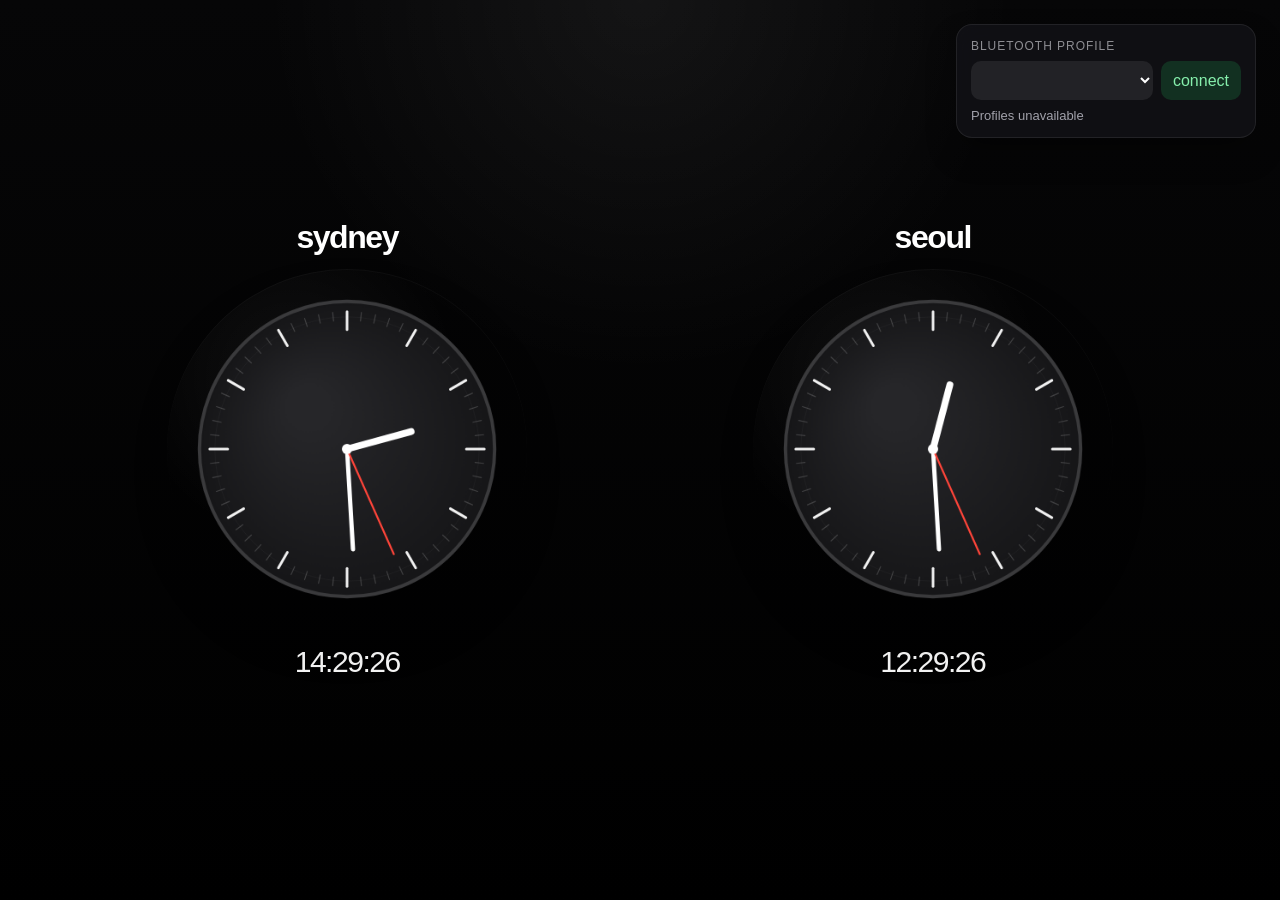
==== commit f35bb63f: "hh" ====
--- a/index.html
+++ b/index.html
@@ -4,16 +4,22 @@
   <meta charset="UTF-8" />
   <meta name="viewport" content="width=device-width, initial-scale=1.0" />
   <title>World Clock Kiosk</title>
-  <link rel="preconnect" href="https://fonts.googleapis.com">
-  <link rel="preconnect" href="https://fonts.gstatic.com" crossorigin>
-  <link href="https://fonts.googleapis.com/css2?family=Inter:wght@400;500;600;700&display=swap" rel="stylesheet">
   <link rel="stylesheet" href="css/style.css">
 </head>
 <body>
   <main class="app-shell">
-    <section class="clock-stage" aria-label="World clocks">
+    <section class="profile-dock">
+      <div class="profile-label">Bluetooth profile</div>
+      <div class="profile-controls">
+        <select id="profileSelect" class="profile-select"></select>
+        <button id="connectProfileBtn" class="profile-btn">connect</button>
+      </div>
+      <div id="profileStatus" class="profile-status">No profile selected</div>
+    </section>
+
+    <section class="clock-stage">
       <article class="clock-card">
-        <div class="city">Sydney</div>
+        <div class="city">sydney</div>
         <div class="clock-wrap">
           <canvas id="clock-sydney" width="420" height="420"></canvas>
         </div>
@@ -21,7 +27,7 @@
       </article>
 
       <article class="clock-card">
-        <div class="city">Seoul</div>
+        <div class="city">seoul</div>
         <div class="clock-wrap">
           <canvas id="clock-seoul" width="420" height="420"></canvas>
         </div>
@@ -30,32 +36,32 @@
     </section>
 
     <section class="now-playing" id="nowPlaying" aria-label="Now playing">
-		<div class="terminal-bar">
-			<span class="term-prefix">y@clockpi</span>
-			<span class="term-sep">:</span>
-			<span class="term-path">~/music</span>
-			<span class="term-prompt">$</span>
-			<span class="term-command" id="nowPlayingLine">spotifyctl --status</span>
-		</div>
+      <div class="terminal-bar">
+        <span class="term-prefix">y@clockpi</span>
+        <span class="term-sep">:</span>
+        <span class="term-path">~/music</span>
+        <span class="term-prompt">$</span>
+        <span class="term-command" id="nowPlayingLine">btctl --status</span>
+      </div>
 
-		<div class="terminal-output" id="terminalOutput">
-			<span class="np-icon" id="npIcon"></span>
-			<span class="np-track" id="trackName">Nothing playing</span>
-			<span class="np-dash">—</span>
-			<span class="np-artist" id="artistName">Select this Pi in Spotify Connect</span>
-			<span class="np-time" id="elapsed">0:00</span>
-			<span class="np-bracket">[</span>
-			<span class="np-bar" id="textProgressBar">░░░░░░░░░░</span>
-			<span class="np-bracket">]</span>
-			<span class="np-time" id="duration">0:00</span>
-		</div>
+      <div class="terminal-output" id="terminalOutput">
+        <span class="np-icon" id="npIcon">▶</span>
+        <span class="np-track" id="trackName">Nothing playing</span>
+        <span class="np-dash">—</span>
+        <span class="np-artist" id="artistName">Connect a phone profile</span>
+        <span class="np-time" id="elapsed">0:00</span>
+        <span class="np-bracket">[</span>
+        <span class="np-bar" id="textProgressBar">░░░░░░░░░░</span>
+        <span class="np-bracket">]</span>
+        <span class="np-time" id="duration">0:00</span>
+      </div>
 
-		<div class="terminal-controls">
-			<button class="term-btn" id="prevBtn" aria-label="Previous">prev</button>
-			<button class="term-btn primary" id="playPauseBtn" aria-label="Play or pause">play</button>
-			<button class="term-btn" id="nextBtn" aria-label="Next">next</button>
-		</div>
-	</section>
+      <div class="terminal-controls">
+        <button class="term-btn" id="prevBtn" aria-label="Previous">prev</button>
+        <button class="term-btn primary" id="playPauseBtn" aria-label="Play or pause">play</button>
+        <button class="term-btn" id="nextBtn" aria-label="Next">next</button>
+      </div>
+    </section>
   </main>
 
   <script src="js/app.js"></script>
--- a/css/style.css
+++ b/css/style.css
@@ -36,7 +36,8 @@
   justify-content: stretch;
 }
 
-button {
+button,
+select {
   font: inherit;
 }
 
@@ -48,6 +49,57 @@
   align-items: center;
   justify-content: center;
   padding: 3vh 4vw;
+}
+
+.profile-dock {
+  position: fixed;
+  top: 24px;
+  right: 24px;
+  width: 300px;
+  padding: 14px;
+  border-radius: 16px;
+  background: rgba(18, 18, 22, 0.88);
+  border: 1px solid rgba(255, 255, 255, 0.08);
+  backdrop-filter: blur(16px);
+  box-shadow: 0 16px 30px rgba(0, 0, 0, 0.28);
+}
+
+.profile-label {
+  font-size: 12px;
+  color: var(--muted);
+  text-transform: uppercase;
+  letter-spacing: 0.08em;
+  margin-bottom: 8px;
+}
+
+.profile-controls {
+  display: flex;
+  gap: 8px;
+}
+
+.profile-select {
+  flex: 1;
+  min-width: 0;
+  background: rgba(255, 255, 255, 0.08);
+  color: var(--text);
+  border: 0;
+  border-radius: 10px;
+  padding: 10px 12px;
+}
+
+.profile-btn {
+  border: 0;
+  border-radius: 10px;
+  padding: 10px 12px;
+  background: rgba(34, 197, 94, 0.18);
+  color: #86efac;
+  cursor: pointer;
+}
+
+.profile-status {
+  margin-top: 8px;
+  font-size: 13px;
+  color: var(--muted-2);
 }
 
 .clock-stage {
@@ -257,24 +309,4 @@
     opacity: 1;
     transform: translateY(0) scale(1);
   }
-}
-
-@media (max-height: 760px) {
-  .clock-wrap {
-    width: min(31vw, 300px);
-    height: min(31vw, 300px);
-  }
-
-  .now-playing {
-    bottom: 18px;
-  }
-}
-
-@media (prefers-reduced-motion: reduce) {
-  .clock-card,
-  .now-playing,
-  .term-btn {
-    animation: none;
-    transition: none;
-  }
 }
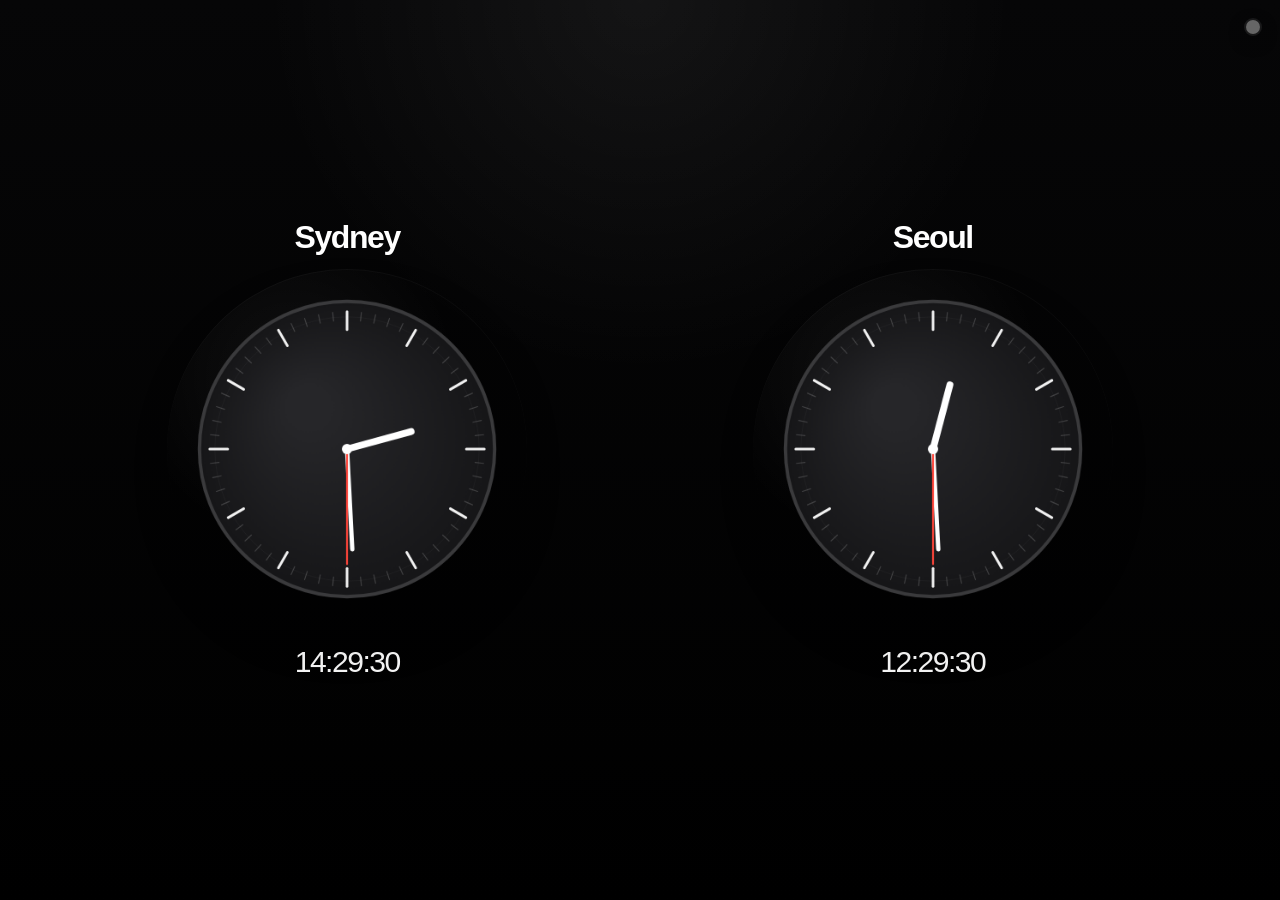
==== commit 1a6057fd: "aa" ====
--- a/index.html
+++ b/index.html
@@ -9,17 +9,23 @@
 <body>
   <main class="app-shell">
     <section class="profile-dock">
-      <div class="profile-label">Bluetooth profile</div>
-      <div class="profile-controls">
-        <select id="profileSelect" class="profile-select"></select>
-        <button id="connectProfileBtn" class="profile-btn">connect</button>
+      <button
+        id="profileDot"
+        class="profile-dot"
+        aria-label="Bluetooth profile"
+        title="Bluetooth profile">
+      </button>
+
+      <div id="profileMenu" class="profile-menu hidden">
+        <div class="profile-menu-title">Bluetooth Profiles</div>
+        <div id="profileList" class="profile-list"></div>
+        <div id="profileStatus" class="profile-status">No profile selected</div>
       </div>
-      <div id="profileStatus" class="profile-status">No profile selected</div>
     </section>
 
     <section class="clock-stage">
       <article class="clock-card">
-        <div class="city">sydney</div>
+        <div class="city">Sydney</div>
         <div class="clock-wrap">
           <canvas id="clock-sydney" width="420" height="420"></canvas>
         </div>
@@ -27,7 +33,7 @@
       </article>
 
       <article class="clock-card">
-        <div class="city">seoul</div>
+        <div class="city">Seoul</div>
         <div class="clock-wrap">
           <canvas id="clock-seoul" width="420" height="420"></canvas>
         </div>
@@ -36,15 +42,7 @@
     </section>
 
     <section class="now-playing" id="nowPlaying" aria-label="Now playing">
-      <div class="terminal-bar">
-        <span class="term-prefix">y@clockpi</span>
-        <span class="term-sep">:</span>
-        <span class="term-path">~/music</span>
-        <span class="term-prompt">$</span>
-        <span class="term-command" id="nowPlayingLine">btctl --status</span>
-      </div>
-
-      <div class="terminal-output" id="terminalOutput">
+      <div class="terminal-output">
         <span class="np-icon" id="npIcon">▶</span>
         <span class="np-track" id="trackName">Nothing playing</span>
         <span class="np-dash">—</span>
@@ -55,12 +53,6 @@
         <span class="np-bracket">]</span>
         <span class="np-time" id="duration">0:00</span>
       </div>
-
-      <div class="terminal-controls">
-        <button class="term-btn" id="prevBtn" aria-label="Previous">prev</button>
-        <button class="term-btn primary" id="playPauseBtn" aria-label="Play or pause">play</button>
-        <button class="term-btn" id="nextBtn" aria-label="Next">next</button>
-      </div>
     </section>
   </main>
 
--- a/css/style.css
+++ b/css/style.css
@@ -8,6 +8,7 @@
   --terminal-bg: rgba(10, 10, 12, 0.92);
   --terminal-border: rgba(255, 255, 255, 0.08);
   --terminal-shadow: 0 16px 36px rgba(0, 0, 0, 0.42);
+  --profile-dot: #666666;
 }
 
 * {
@@ -36,8 +37,7 @@
   justify-content: stretch;
 }
 
-button,
-select {
+button {
   font: inherit;
 }
 
@@ -53,52 +53,122 @@
 
 .profile-dock {
   position: fixed;
+  top: 20px;
+  right: 20px;
+  z-index: 20;
+}
+
+.profile-dot {
+  width: 14px;
+  height: 14px;
+  border: 0;
+  border-radius: 999px;
+  background: var(--profile-dot);
+  box-shadow:
+    0 0 0 2px rgba(255,255,255,0.08),
+    0 6px 18px rgba(0,0,0,0.35);
+  cursor: pointer;
+  padding: 0;
+  transition: transform 140ms ease, box-shadow 140ms ease, opacity 140ms ease;
+}
+
+.profile-dot:hover {
+  transform: scale(1.08);
+  box-shadow:
+    0 0 0 2px rgba(255,255,255,0.12),
+    0 8px 20px rgba(0,0,0,0.4);
+}
+
+.profile-dot.connected {
+  box-shadow:
+    0 0 0 2px rgba(255,255,255,0.12),
+    0 0 18px color-mix(in srgb, var(--profile-dot) 55%, transparent),
+    0 8px 20px rgba(0,0,0,0.4);
+}
+
+.profile-menu {
+  position: absolute;
   top: 24px;
-  right: 24px;
-  width: 300px;
-  padding: 14px;
-  border-radius: 16px;
-  background: rgba(18, 18, 22, 0.88);
-  border: 1px solid rgba(255, 255, 255, 0.08);
+  right: 0;
+  min-width: 220px;
+  padding: 12px;
+  border-radius: 14px;
+  background: rgba(18, 18, 22, 0.92);
+  border: 1px solid rgba(255,255,255,0.08);
   backdrop-filter: blur(16px);
-  box-shadow: 0 16px 30px rgba(0, 0, 0, 0.28);
-}
-
-.profile-label {
-  font-size: 12px;
+  box-shadow: 0 16px 30px rgba(0,0,0,0.28);
+}
+
+.profile-menu.hidden {
+  display: none;
+}
+
+.profile-menu-title {
+  font-size: 11px;
   color: var(--muted);
   text-transform: uppercase;
-  letter-spacing: 0.08em;
-  margin-bottom: 8px;
-}
-
-.profile-controls {
-  display: flex;
+  letter-spacing: 0.1em;
+  margin-bottom: 10px;
+}
+
+.profile-list {
+  display: flex;
+  flex-direction: column;
   gap: 8px;
 }
 
-.profile-select {
-  flex: 1;
-  min-width: 0;
-  background: rgba(255, 255, 255, 0.08);
-  color: var(--text);
+.profile-item {
+  width: 100%;
   border: 0;
   border-radius: 10px;
   padding: 10px 12px;
-}
-
-.profile-btn {
-  border: 0;
-  border-radius: 10px;
-  padding: 10px 12px;
-  background: rgba(34, 197, 94, 0.18);
-  color: #86efac;
+  background: rgba(255,255,255,0.06);
+  color: var(--text);
   cursor: pointer;
+  display: flex;
+  align-items: center;
+  justify-content: space-between;
+  gap: 12px;
+  text-align: left;
+}
+
+.profile-item:hover {
+  background: rgba(255,255,255,0.1);
+}
+
+.profile-item.active {
+  background: rgba(255,255,255,0.12);
+}
+
+.profile-item-left {
+  display: flex;
+  align-items: center;
+  gap: 10px;
+  min-width: 0;
+}
+
+.profile-item-dot {
+  width: 10px;
+  height: 10px;
+  border-radius: 999px;
+  flex: 0 0 auto;
+}
+
+.profile-item-name {
+  white-space: nowrap;
+  overflow: hidden;
+  text-overflow: ellipsis;
+}
+
+.profile-item-state {
+  font-size: 12px;
+  color: var(--muted);
+  flex: 0 0 auto;
 }
 
 .profile-status {
-  margin-top: 8px;
-  font-size: 13px;
+  margin-top: 10px;
+  font-size: 12px;
   color: var(--muted-2);
 }
 
@@ -191,37 +261,6 @@
   transform: translateX(-50%) translateY(0);
 }
 
-.terminal-bar {
-  display: flex;
-  align-items: center;
-  gap: 6px;
-  min-width: 0;
-  margin-bottom: 8px;
-  font-size: 13px;
-  color: var(--muted);
-  white-space: nowrap;
-  overflow: hidden;
-}
-
-.term-prefix {
-  color: #7dd3fc;
-}
-
-.term-sep,
-.term-prompt {
-  color: #c084fc;
-}
-
-.term-path {
-  color: #86efac;
-}
-
-.term-command {
-  color: #e5e7eb;
-  overflow: hidden;
-  text-overflow: ellipsis;
-}
-
 .terminal-output {
   display: flex;
   align-items: center;
@@ -268,45 +307,29 @@
   flex: 0 0 auto;
 }
 
-.terminal-controls {
-  display: flex;
-  gap: 8px;
-  margin-top: 10px;
-}
-
-.term-btn {
-  border: 0;
-  border-radius: 999px;
-  padding: 6px 12px;
-  background: rgba(255, 255, 255, 0.08);
-  color: #e5e7eb;
-  font-family: inherit;
-  font-size: 12px;
-  cursor: pointer;
-  transition: background 140ms ease, transform 140ms ease;
-}
-
-.term-btn:hover {
-  background: rgba(255, 255, 255, 0.14);
-  transform: translateY(-1px);
-}
-
-.term-btn:active {
-  transform: scale(0.98);
-}
-
-.term-btn.primary {
-  background: rgba(34, 197, 94, 0.18);
-  color: #86efac;
-}
-
-.term-btn.primary:hover {
-  background: rgba(34, 197, 94, 0.26);
-}
-
 @keyframes riseIn {
   to {
     opacity: 1;
     transform: translateY(0) scale(1);
   }
+}
+
+@media (max-height: 760px) {
+  .clock-wrap {
+    width: min(31vw, 300px);
+    height: min(31vw, 300px);
+  }
+
+  .now-playing {
+    bottom: 18px;
+  }
+}
+
+@media (prefers-reduced-motion: reduce) {
+  .clock-card,
+  .now-playing,
+  .profile-dot {
+    animation: none;
+    transition: none;
+  }
 }
